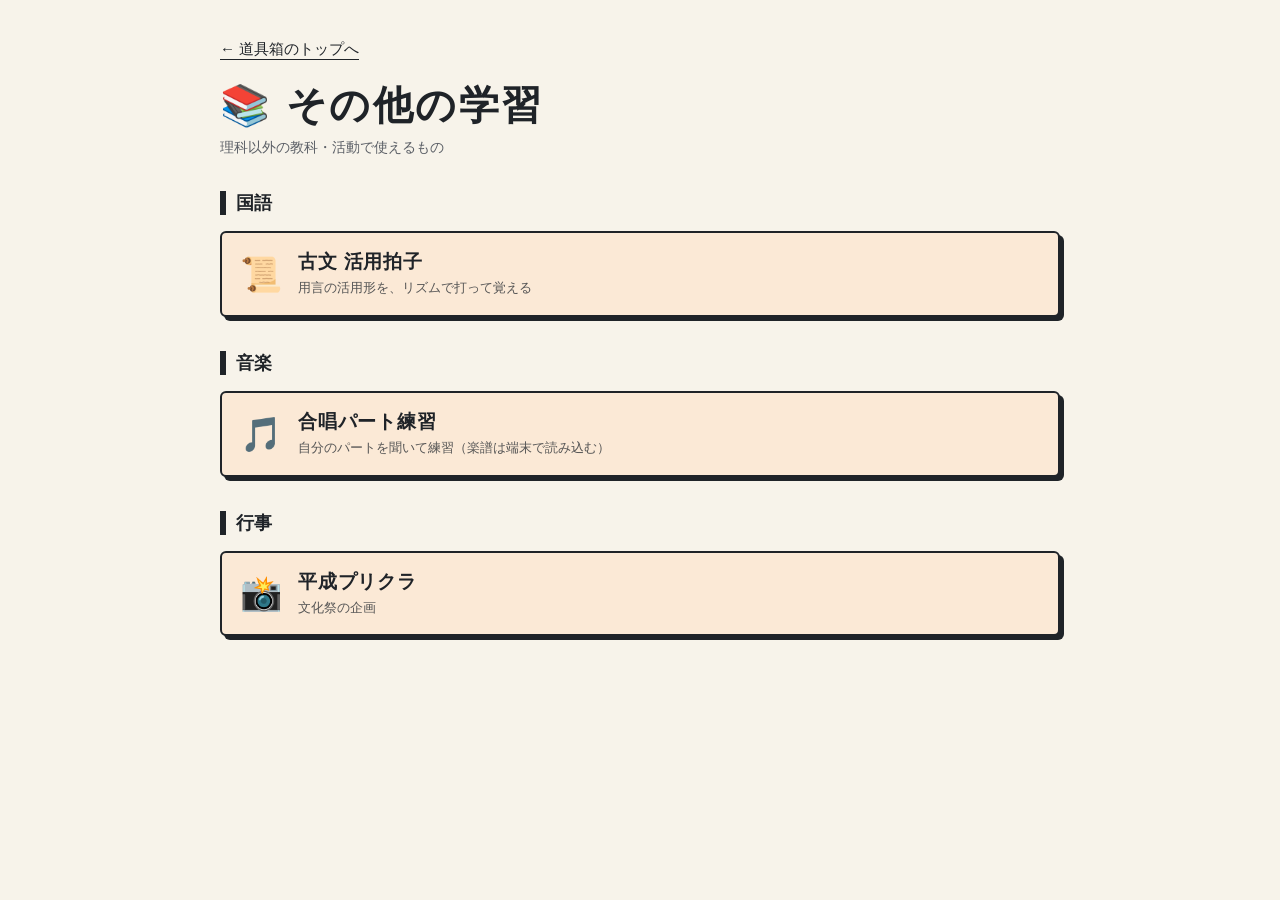
==== gakushu/index.html @ ecde4e32 "道具箱のトップページ（理科図鑑・その他の学習・校務の道具） Co-Authored-By: Claude Opus 5.5 (1M context) <noreply@anthropic.com>" ====
<!doctype html><html lang="ja"><head><meta charset="utf-8"><meta name="viewport" content="width=device-width,initial-scale=1"><title>その他の学習｜授業と学校の道具箱</title><link rel="stylesheet" href="../style.css"></head><body><div class="wrap">
<a class="back" href="../">← 道具箱のトップへ</a>
<header><h1>📚 その他の学習</h1><p>理科以外の教科・活動で使えるもの</p></header>
<h2>国語</h2>
<div class="list"><a class="card gaku" href="/class-tools/kobun-katsuyou.html"><div class="ic">📜</div><div><b>古文 活用拍子</b><span>用言の活用形を、リズムで打って覚える</span></div></a></div>
<h2>音楽</h2>
<div class="list"><a class="card gaku" href="/gassho-renshu/"><div class="ic">🎵</div><div><b>合唱パート練習</b><span>自分のパートを聞いて練習（楽譜は端末で読み込む）</span></div></a></div>
<h2>行事</h2>
<div class="list"><a class="card gaku" href="/heisei-purikura/"><div class="ic">📸</div><div><b>平成プリクラ</b><span>文化祭の企画</span></div></a></div>
</div></body></html>
---- style.css ----
:root{--ink:#1f2328;--paper:#f7f3ea;--line:#1f2328}
*{box-sizing:border-box}
body{margin:0;background:var(--paper);color:var(--ink);font-family:-apple-system,"Hiragino Sans","Hiragino Kaku Gothic ProN","Noto Sans JP",sans-serif;-webkit-text-size-adjust:100%}
.wrap{max-width:880px;margin:0 auto;padding:40px 20px 60px}
header h1{font-size:clamp(26px,5vw,40px);margin:0 0 6px;letter-spacing:.06em}
header p{margin:0;color:#5b5f66;font-size:14px}
.back{display:inline-block;margin-bottom:18px;color:var(--ink);font-size:15px;text-decoration:none;border-bottom:1px solid}
.shelf{display:grid;grid-template-columns:repeat(auto-fit,minmax(240px,1fr));gap:18px;margin-top:30px}
.card{display:flex;flex-direction:column;justify-content:space-between;min-height:200px;padding:22px;border:2.5px solid var(--line);border-radius:6px;background:#fff;color:var(--ink);text-decoration:none;box-shadow:6px 6px 0 var(--line);transition:transform .12s,box-shadow .12s;touch-action:manipulation}
.card:active,.card:hover{transform:translate(3px,3px);box-shadow:3px 3px 0 var(--line)}
.card .ic{font-size:44px;line-height:1}
.card b{display:block;font-size:24px;margin-top:14px;letter-spacing:.04em}
.card span{display:block;font-size:13px;color:#555;margin-top:6px;line-height:1.6}
.card .go{font-size:13px;font-weight:bold;margin-top:14px}
.rika{background:#e6f1e4}.gaku{background:#fbe9d6}.kou{background:#e3e9f4}
h2{font-size:18px;margin:34px 0 0;padding-left:10px;border-left:6px solid var(--line)}
.list{display:grid;gap:14px;margin-top:16px}
.list .card{min-height:0;flex-direction:row;justify-content:flex-start;align-items:center;gap:16px;padding:16px 18px;box-shadow:4px 4px 0 var(--line)}
.list .card .ic{font-size:34px}
.list .card b{margin:0;font-size:19px}
.list .card span{margin-top:3px}
footer{margin-top:44px;font-size:12px;color:#6b6f76;line-height:1.7}
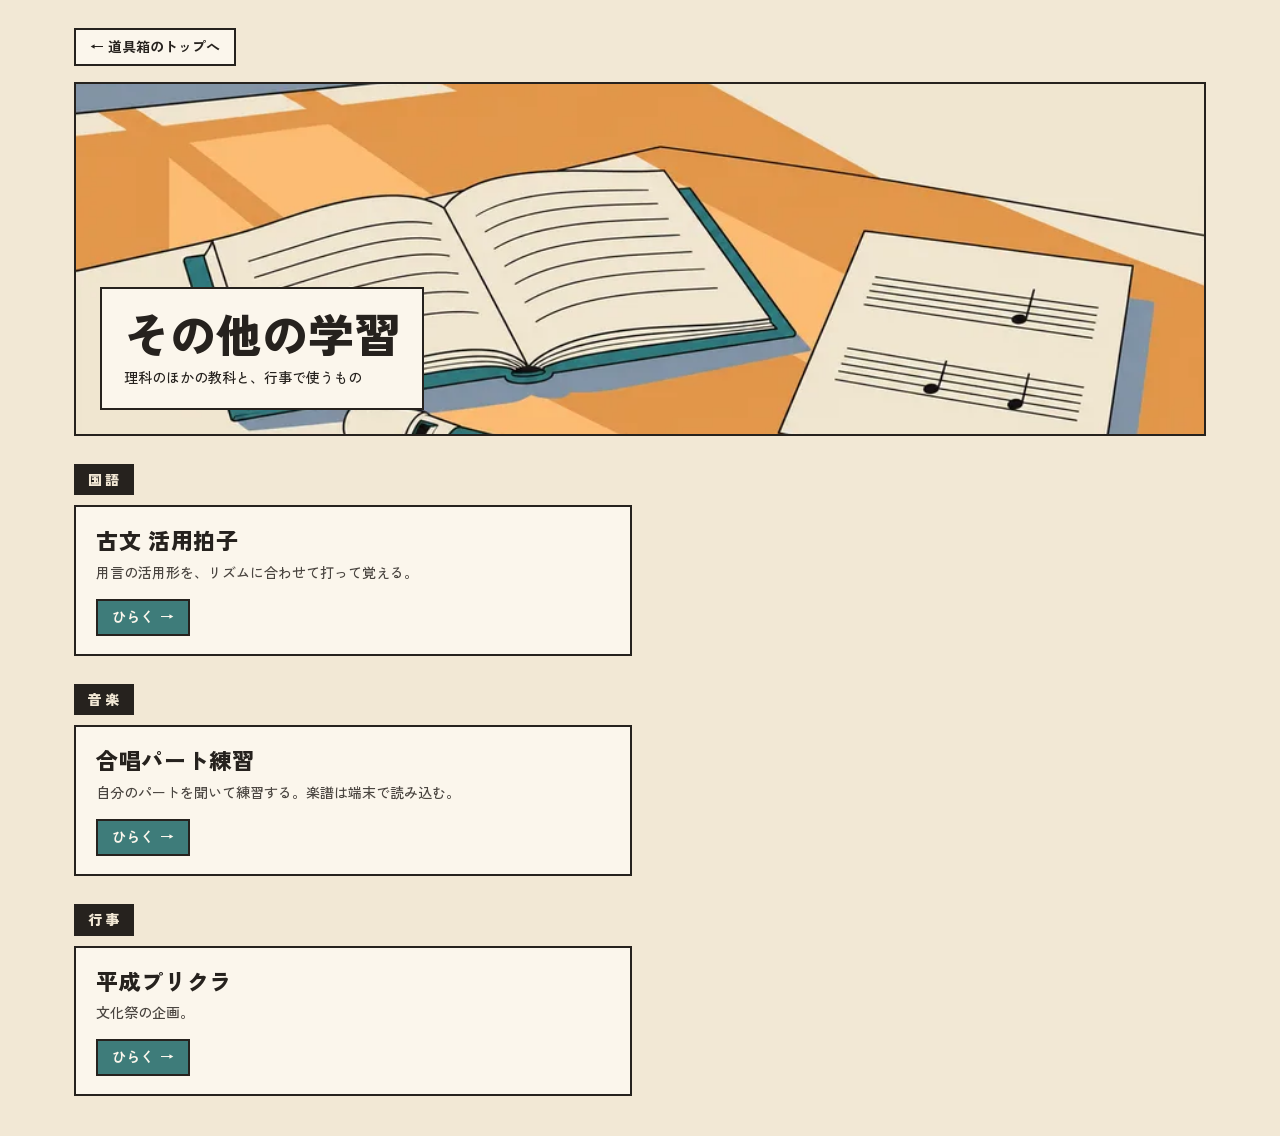
==== commit 00eb9033: "トップを漫画のコマ割りのデザインに（絵：均一な細線の画風・文字はHTMLで組む） Co-Authored-By: Claude Opus 5.5 (1M context) <noreply@anthr" ====
--- a/gakushu/index.html
+++ b/gakushu/index.html
@@ -1,10 +1,10 @@
-<!doctype html><html lang="ja"><head><meta charset="utf-8"><meta name="viewport" content="width=device-width,initial-scale=1"><title>その他の学習｜授業と学校の道具箱</title><link rel="stylesheet" href="../style.css"></head><body><div class="wrap">
+<!doctype html><html lang="ja"><head><meta charset="utf-8"><meta name="viewport" content="width=device-width,initial-scale=1"><meta name="theme-color" content="#F2E8D5"><link rel="preconnect" href="https://fonts.googleapis.com"><link rel="preconnect" href="https://fonts.gstatic.com" crossorigin><link href="https://fonts.googleapis.com/css2?family=Zen+Kaku+Gothic+New:wght@500;700;900&display=swap" rel="stylesheet">
+<title>その他の学習｜授業と学校の道具箱</title><link rel="stylesheet" href="../style.css"></head>
+<body><main class="page">
 <a class="back" href="../">← 道具箱のトップへ</a>
-<header><h1>📚 その他の学習</h1><p>理科以外の教科・活動で使えるもの</p></header>
-<h2>国語</h2>
-<div class="list"><a class="card gaku" href="/class-tools/kobun-katsuyou.html"><div class="ic">📜</div><div><b>古文 活用拍子</b><span>用言の活用形を、リズムで打って覚える</span></div></a></div>
-<h2>音楽</h2>
-<div class="list"><a class="card gaku" href="/gassho-renshu/"><div class="ic">🎵</div><div><b>合唱パート練習</b><span>自分のパートを聞いて練習（楽譜は端末で読み込む）</span></div></a></div>
-<h2>行事</h2>
-<div class="list"><a class="card gaku" href="/heisei-purikura/"><div class="ic">📸</div><div><b>平成プリクラ</b><span>文化祭の企画</span></div></a></div>
-</div></body></html>
+<section class="panel sub-hero enter" style="--n:0"><img src="../img/gakushu.webp" alt="" width="900" height="675">
+  <div class="cap"><h1>その他の学習</h1><p>理科のほかの教科と、行事で使うもの</p></div></section>
+<div class="group enter" style="--n:1"><span class="label">国語</span><div class="items"><a class="panel item" href="/class-tools/kobun-katsuyou.html"><h3>古文 活用拍子</h3><p>用言の活用形を、リズムに合わせて打って覚える。</p><span class="go">ひらく</span></a></div></div>
+<div class="group enter" style="--n:2"><span class="label">音楽</span><div class="items"><a class="panel item" href="/gassho-renshu/"><h3>合唱パート練習</h3><p>自分のパートを聞いて練習する。楽譜は端末で読み込む。</p><span class="go">ひらく</span></a></div></div>
+<div class="group enter" style="--n:3"><span class="label">行事</span><div class="items"><a class="panel item" href="/heisei-purikura/"><h3>平成プリクラ</h3><p>文化祭の企画。</p><span class="go">ひらく</span></a></div></div>
+</main></body></html>
--- a/style.css
+++ b/style.css
@@ -1,22 +1,95 @@
-:root{--ink:#1f2328;--paper:#f7f3ea;--line:#1f2328}
+/* 授業と学校の道具箱 ── 絵：均一な細線の人（線の太さが一定・平塗り4色）。
+   ページも同じ文法で組む：枠線は絵の線と同じ一定の太さ、色は絵の4色だけ。
+   覚えてもらう1点 ＝ 漫画のコマと「語りの箱」（コマの角に置く説明の箱） */
+:root{
+  --ink:#26221E; --cream:#F2E8D5; --paper:#FBF6EC;
+  --teal:#3E7C7A; --orange:#E39A4C; --grey:#8A9BAA;
+  --line:2.5px; --gut:16px;
+  --display:"Zen Kaku Gothic New","Hiragino Sans","Hiragino Kaku Gothic ProN",sans-serif;
+}
 *{box-sizing:border-box}
-body{margin:0;background:var(--paper);color:var(--ink);font-family:-apple-system,"Hiragino Sans","Hiragino Kaku Gothic ProN","Noto Sans JP",sans-serif;-webkit-text-size-adjust:100%}
-.wrap{max-width:880px;margin:0 auto;padding:40px 20px 60px}
-header h1{font-size:clamp(26px,5vw,40px);margin:0 0 6px;letter-spacing:.06em}
-header p{margin:0;color:#5b5f66;font-size:14px}
-.back{display:inline-block;margin-bottom:18px;color:var(--ink);font-size:15px;text-decoration:none;border-bottom:1px solid}
-.shelf{display:grid;grid-template-columns:repeat(auto-fit,minmax(240px,1fr));gap:18px;margin-top:30px}
-.card{display:flex;flex-direction:column;justify-content:space-between;min-height:200px;padding:22px;border:2.5px solid var(--line);border-radius:6px;background:#fff;color:var(--ink);text-decoration:none;box-shadow:6px 6px 0 var(--line);transition:transform .12s,box-shadow .12s;touch-action:manipulation}
-.card:active,.card:hover{transform:translate(3px,3px);box-shadow:3px 3px 0 var(--line)}
-.card .ic{font-size:44px;line-height:1}
-.card b{display:block;font-size:24px;margin-top:14px;letter-spacing:.04em}
-.card span{display:block;font-size:13px;color:#555;margin-top:6px;line-height:1.6}
-.card .go{font-size:13px;font-weight:bold;margin-top:14px}
-.rika{background:#e6f1e4}.gaku{background:#fbe9d6}.kou{background:#e3e9f4}
-h2{font-size:18px;margin:34px 0 0;padding-left:10px;border-left:6px solid var(--line)}
-.list{display:grid;gap:14px;margin-top:16px}
-.list .card{min-height:0;flex-direction:row;justify-content:flex-start;align-items:center;gap:16px;padding:16px 18px;box-shadow:4px 4px 0 var(--line)}
-.list .card .ic{font-size:34px}
-.list .card b{margin:0;font-size:19px}
-.list .card span{margin-top:3px}
-footer{margin-top:44px;font-size:12px;color:#6b6f76;line-height:1.7}
+html{-webkit-text-size-adjust:100%}
+body{margin:0;background:var(--cream);color:var(--ink);font-family:var(--display);font-weight:500;line-height:1.7}
+a{color:inherit}
+img{display:block;max-width:100%}
+.page{max-width:1180px;margin:0 auto;padding:28px 24px 40px}
+
+/* コマ */
+.panel{position:relative;border:var(--line) solid var(--ink);background:var(--paper);overflow:hidden}
+.panel img{width:100%;height:100%;object-fit:cover}
+
+/* 語りの箱 */
+.cap{background:var(--paper);border:var(--line) solid var(--ink);padding:18px 22px}
+
+/* ── トップ：大きなコマ ── */
+.hero{aspect-ratio:2.4/1}
+.hero .cap{position:absolute;left:28px;top:28px;max-width:46%}
+.hero h1{margin:0;font-weight:900;font-size:clamp(34px,5.2vw,64px);line-height:1.12;letter-spacing:.02em}
+.hero h1 span{display:block}
+.hero p{margin:12px 0 0;font-size:15px;line-height:1.75}
+.hero p b{font-weight:700;background:linear-gradient(transparent 62%,var(--orange) 62%)}
+
+/* ── トップ：入口の3コマ ── */
+.doors{display:grid;grid-template-columns:repeat(3,1fr);gap:var(--gut);margin-top:var(--gut)}
+.door{display:flex;flex-direction:column;text-decoration:none;transition:transform .18s}
+.door .pic{aspect-ratio:4/3;border-bottom:var(--line) solid var(--ink);overflow:hidden}
+.door .pic img{transition:transform .5s cubic-bezier(.2,.7,.3,1)}
+.door .txt{padding:16px 20px 18px;display:flex;flex-direction:column;flex:1}
+.door h2{margin:0;font-weight:900;font-size:clamp(22px,2.4vw,28px);letter-spacing:.04em;line-height:1.3}
+.door p{margin:6px 0 14px;font-size:14px;color:#4a4540;flex:1}
+.go{align-self:flex-start;font-weight:700;font-size:14px;color:var(--paper);background:var(--teal);border:var(--line) solid var(--ink);padding:4px 14px 5px;transition:background .18s}
+.go::after{content:"→";display:inline-block;margin-left:.4em;transition:transform .18s}
+.door:hover .pic img{transform:scale(1.04)}
+.door:hover .go{background:var(--orange);color:var(--ink)}
+.door:hover .go::after{transform:translateX(4px)}
+.door:active{transform:translateY(2px)}
+a:focus-visible{outline:4px solid var(--orange);outline-offset:3px}
+
+/* ── 下の語りの箱 ── */
+.foot{margin-top:var(--gut);display:flex;gap:var(--gut);align-items:stretch}
+.foot .cap{flex:1;font-size:13px;line-height:1.8}
+.foot .cap b{font-weight:700}
+.foot .mark{flex:0 0 auto;display:flex;align-items:center;padding:0 22px;background:var(--ink);color:var(--cream);font-weight:900;letter-spacing:.12em;font-size:13px;border:var(--line) solid var(--ink)}
+
+/* ── 下の階のページ ── */
+.back{display:inline-block;margin-bottom:var(--gut);text-decoration:none;font-weight:700;font-size:14px;border:var(--line) solid var(--ink);background:var(--paper);padding:5px 14px}
+.back:hover{background:var(--orange)}
+.sub-hero{aspect-ratio:3.2/1}
+.sub-hero .cap{position:absolute;left:24px;bottom:24px}
+.sub-hero h1{margin:0;font-weight:900;font-size:clamp(28px,4vw,46px);line-height:1.15}
+.sub-hero p{margin:6px 0 0;font-size:14px}
+.group{margin-top:28px}
+.label{display:inline-block;background:var(--ink);color:var(--cream);font-weight:900;font-size:14px;letter-spacing:.2em;padding:4px 12px 4px 14px}
+.items{display:grid;grid-template-columns:repeat(2,1fr);gap:var(--gut);margin-top:10px}
+.item{display:flex;flex-direction:column;text-decoration:none;padding:18px 20px;transition:transform .18s}
+.item h3{margin:0;font-weight:900;font-size:22px;letter-spacing:.03em;line-height:1.35}
+.item p{margin:6px 0 14px;font-size:14px;color:#4a4540;flex:1}
+.item:hover .go{background:var(--orange);color:var(--ink)}
+.item:hover .go::after{transform:translateX(4px)}
+.item:active{transform:translateY(2px)}
+
+/* コマが順に置かれていく（動きを減らす設定の人には出さない） */
+@media (prefers-reduced-motion:no-preference){
+  .enter{animation:enter .55s cubic-bezier(.2,.7,.3,1) both;animation-delay:calc(var(--n,0)*90ms)}
+  @keyframes enter{from{opacity:0;transform:translateY(14px)}}
+}
+
+/* スマホ */
+@media (max-width:760px){
+  .page{padding:16px 14px 28px}
+  :root{--gut:12px}
+  .hero{aspect-ratio:auto}
+  .hero img{aspect-ratio:16/9;object-position:72% 50%;border-bottom:var(--line) solid var(--ink)}
+  .hero .cap{position:static;max-width:none;border:0}
+  .doors{grid-template-columns:1fr}
+  .door{flex-direction:row}
+  .door .pic{flex:0 0 40%;aspect-ratio:auto;border-bottom:0;border-right:var(--line) solid var(--ink)}
+  .door .txt{padding:12px 14px}
+  .door p{margin:4px 0 10px;font-size:13px}
+  .foot{flex-direction:column}
+  .foot .mark{padding:10px 16px}
+  .sub-hero{aspect-ratio:auto}
+  .sub-hero img{aspect-ratio:2/1;border-bottom:var(--line) solid var(--ink)}
+  .sub-hero .cap{position:static;border:0}
+  .items{grid-template-columns:1fr}
+}
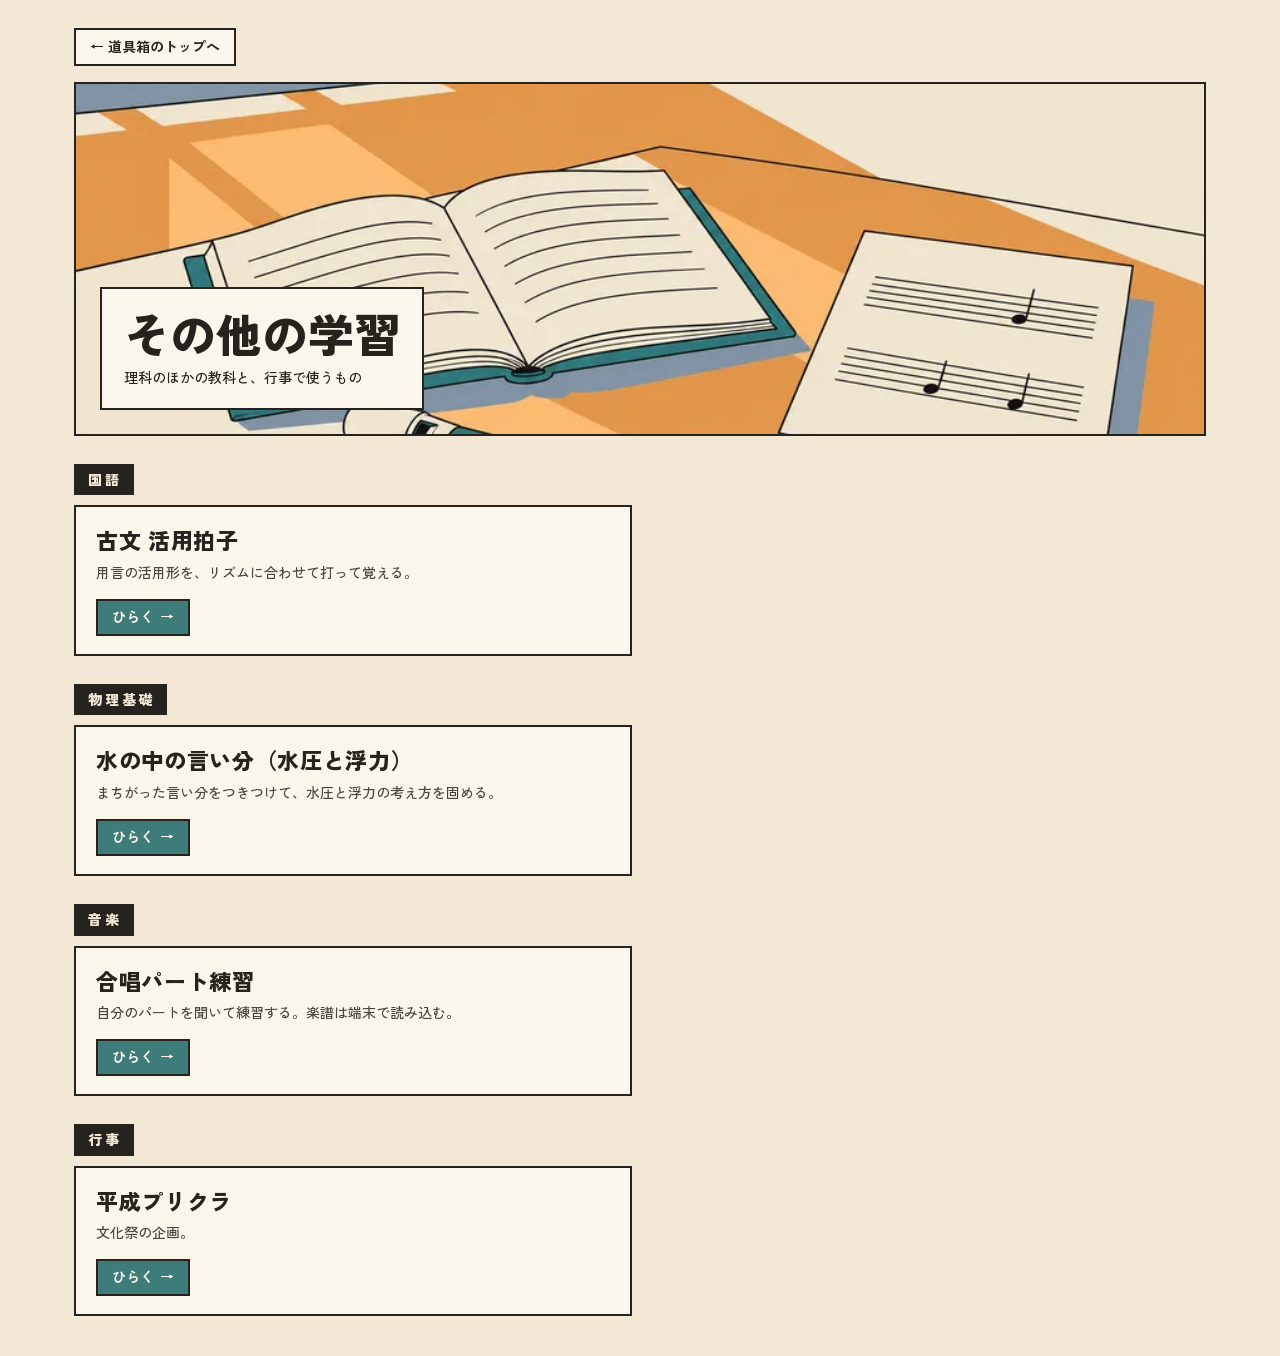
==== commit 2548bbc1: "その他の学習：物理基礎「水の中の言い分（水圧と浮力）」を足す Co-Authored-By: Claude Opus 5.5 <noreply@anthropic.com>" ====
--- a/gakushu/index.html
+++ b/gakushu/index.html
@@ -5,6 +5,7 @@
 <section class="panel sub-hero enter" style="--n:0"><img src="../img/gakushu.webp" alt="" width="900" height="675">
   <div class="cap"><h1>その他の学習</h1><p>理科のほかの教科と、行事で使うもの</p></div></section>
 <div class="group enter" style="--n:1"><span class="label">国語</span><div class="items"><a class="panel item" href="/class-tools/kobun-katsuyou.html"><h3>古文 活用拍子</h3><p>用言の活用形を、リズムに合わせて打って覚える。</p><span class="go">ひらく</span></a></div></div>
-<div class="group enter" style="--n:2"><span class="label">音楽</span><div class="items"><a class="panel item" href="/gassho-renshu/"><h3>合唱パート練習</h3><p>自分のパートを聞いて練習する。楽譜は端末で読み込む。</p><span class="go">ひらく</span></a></div></div>
-<div class="group enter" style="--n:3"><span class="label">行事</span><div class="items"><a class="panel item" href="/heisei-purikura/"><h3>平成プリクラ</h3><p>文化祭の企画。</p><span class="go">ひらく</span></a></div></div>
+<div class="group enter" style="--n:2"><span class="label">物理基礎</span><div class="items"><a class="panel item" href="/class-tools/mizuatsu-furyoku.html"><h3>水の中の言い分（水圧と浮力）</h3><p>まちがった言い分をつきつけて、水圧と浮力の考え方を固める。</p><span class="go">ひらく</span></a></div></div>
+<div class="group enter" style="--n:3"><span class="label">音楽</span><div class="items"><a class="panel item" href="/gassho-renshu/"><h3>合唱パート練習</h3><p>自分のパートを聞いて練習する。楽譜は端末で読み込む。</p><span class="go">ひらく</span></a></div></div>
+<div class="group enter" style="--n:4"><span class="label">行事</span><div class="items"><a class="panel item" href="/heisei-purikura/"><h3>平成プリクラ</h3><p>文化祭の企画。</p><span class="go">ひらく</span></a></div></div>
 </main></body></html>
--- a/style.css
+++ b/style.css
@@ -68,6 +68,24 @@
 .item:hover .go::after{transform:translateX(4px)}
 .item:active{transform:translateY(2px)}
 
+/* 止めている道具（押せない・ハンコだけ） */
+.item.paused{background:var(--cream);color:#7d766d;cursor:not-allowed}
+.item.paused h3{text-decoration:line-through;text-decoration-thickness:2px}
+.stamp{align-self:flex-start;font-weight:900;font-size:15px;letter-spacing:.1em;color:#B5452F;border:3px solid #B5452F;border-radius:4px;padding:2px 12px;transform:rotate(-6deg);margin-top:2px}
+
+/* ── その他（保管庫の置き場・下の方に小さく） ── */
+.etc{margin-top:calc(var(--gut)*2)}
+.etc .cap{margin-top:8px;padding:12px 18px 14px;font-size:13px;line-height:1.7;background:var(--cream)}
+.etc h2{margin:0 0 6px;font-weight:900;font-size:15px;letter-spacing:.04em}
+.etc h2 small{font-weight:500;font-size:12px;color:#6b655d;margin-left:.6em;letter-spacing:0}
+.etc dl{margin:0;display:grid;grid-template-columns:auto 1fr;gap:4px 14px;align-items:baseline}
+.etc dt{font-weight:700;font-size:12px;color:#4a4540}
+.etc dd{margin:0;display:flex;flex-wrap:wrap;gap:4px 14px}
+.etc dd a{text-decoration:underline;text-decoration-color:var(--teal);text-underline-offset:3px;text-decoration-thickness:1.5px}
+.etc dd a::after{content:"↓";margin-left:.2em;font-size:11px;color:var(--teal)}
+.etc dd a:hover{background:linear-gradient(transparent 60%,var(--orange) 60%)}
+@media (max-width:760px){.etc dl{grid-template-columns:1fr;gap:2px}.etc dd{margin-bottom:6px}.etc dd a{padding:4px 0}}
+
 /* コマが順に置かれていく（動きを減らす設定の人には出さない） */
 @media (prefers-reduced-motion:no-preference){
   .enter{animation:enter .55s cubic-bezier(.2,.7,.3,1) both;animation-delay:calc(var(--n,0)*90ms)}
